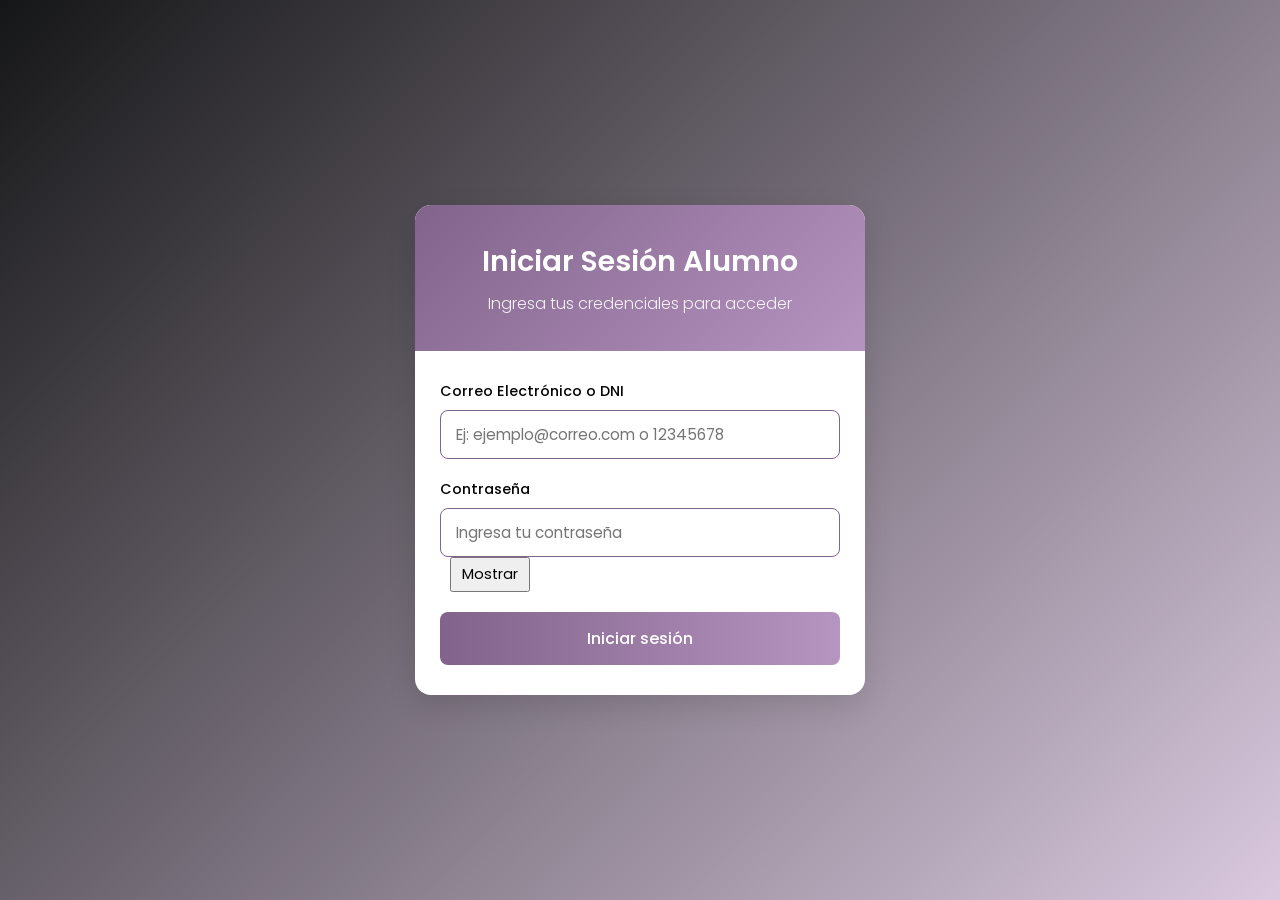
==== vistas/login.html @ d598c541 "clases y calendario principal" ====
<!DOCTYPE html>
<html lang="es">
<head>
    <meta charset="UTF-8">
    <meta name="viewport" content="width=device-width, initial-scale=1.0">
    <title>Iniciar Sesión - Alumno</title>
    <link rel="stylesheet" href="estilos/login.css">
    <link href="https://fonts.googleapis.com/css2?family=Poppins:wght@300;400;500;600&display=swap" rel="stylesheet">
</head>
<body>
    <div class="register-wrapper">
        <div class="register-container">
            <div class="register-header">
                <h1 class="register-title">Iniciar Sesión Alumno</h1>
                <p class="register-subtitle">Ingresa tus credenciales para acceder</p>
            </div>
            
            <form class="login-form" id="login-form">
                <div class="form-group">
                    <label for="login-email">Correo Electrónico o DNI</label>
                    <input type="text" id="login-email" name="login_email" placeholder="Ej: ejemplo@correo.com o 12345678" required>
                </div>

                <div class="form-group">
                    <label for="login-password">Contraseña</label>
                    <input type="password" id="login-password" name="login_password" placeholder="Ingresa tu contraseña" required>
                </div>
               
                <button type="submit" class="register-button">Iniciar sesión</button>
            </form>
        </div>
    </div>

    <script src="../controles/login.js"></script>
</body>
</html>
---- vistas/estilos/login.css ----
/* ================================
   Paleta de colores (variables)
   ================================ */
:root {
    --primary-color: #81638b;     /* Morado principal */
    --secondary-color: #b695c0;   /* Morado claro / secundario */
    --accent-color: #dac9df;      /* Acento suave */
    --text-color: #050505;        /* Texto principal */
    --light-gray: #151617;        /* Fondo oscuro */
    --border-color: #81638b;      /* Bordes y detalles */
    --error-color: #ef233c;       /* Errores / alertas (dejé original por contraste) */
    --success-color: #4ad66d;     /* Éxitos / confirmaciones (dejé original) */
}

/* ================================
   Reset general
   ================================ */
* {
    margin: 0;
    padding: 0;
    box-sizing: border-box;
    font-family: 'Poppins', sans-serif;
}

/* ================================
   Estilo del body
   ================================ */
body {
    background: linear-gradient(135deg, var(--light-gray) 0%, var(--accent-color) 100%);
    color: var(--text-color);
    display: flex;
    justify-content: center;
    align-items: center;
    min-height: 100vh;
    padding: 20px;
}

/* ================================
   Contenedor principal
   ================================ */
.register-wrapper {
    width: 100%;
    max-width: 450px; /* Caja centrada y compacta */
}

.register-container {
    background: white;
    border-radius: 16px;
    box-shadow: 0 10px 30px rgba(0, 0, 0, 0.12);
    overflow: hidden;
    display: flex;
    flex-direction: column;
}

/* ================================
   Encabezado del login
   ================================ */
.register-header {
    background: linear-gradient(135deg, var(--primary-color), var(--secondary-color));
    color: white;
    padding: 35px 25px;
    text-align: center;
}

.register-title {
    font-size: 1.8rem;
    font-weight: 600;
    margin-bottom: 8px;
}

.register-subtitle {
    font-weight: 300;
    opacity: 0.9;
}

/* ================================
   Formulario de login
   ================================ */
.login-form {
    padding: 30px 25px;
    display: flex;
    flex-direction: column;
    gap: 20px; /* separación entre campos */
}

/* Etiquetas */
.form-group label {
    display: block;
    margin-bottom: 8px;
    font-size: 0.9rem;
    font-weight: 500;
    color: var(--text-color);
}

/* Campos de texto */
.form-group input {
    width: 100%;
    padding: 12px 15px;
    border: 1px solid var(--border-color);
    border-radius: 8px;
    font-size: 0.95rem;
    transition: all 0.3s ease;
}

.form-group input:focus {
    border-color: var(--primary-color);
    box-shadow: 0 0 0 3px rgba(129, 99, 139, 0.2);
    outline: none;
}

/* ================================
   Botón de inicio de sesión
   ================================ */
.register-button {
    background: linear-gradient(to right, var(--primary-color), var(--secondary-color));
    color: white;
    border: none;
    padding: 14px;
    border-radius: 8px;
    font-size: 1rem;
    font-weight: 500;
    cursor: pointer;
    transition: all 0.3s ease;
}

.register-button:hover {
    transform: translateY(-2px);
    box-shadow: 0 6px 18px rgba(129, 99, 139, 0.3);
}

/* ================================
   Enlace a registro
   ================================ */
.login-link {
    text-align: center;
    margin-top: 15px;
    font-size: 0.9rem;
    color: #6c757d;
}

.login-link a {
    color: var(--primary-color);
    text-decoration: none;
    font-weight: 500;
    transition: all 0.2s ease;
}

.login-link a:hover {
    text-decoration: underline;
}

/* ================================
   Responsive (pantallas pequeñas)
   ================================ */
@media (max-width: 500px) {
    .register-container {
        border-radius: 12px;
    }
    
    .register-header {
        padding: 25px 15px;
    }
    
    .login-form {
        padding: 20px 15px;
    }
}
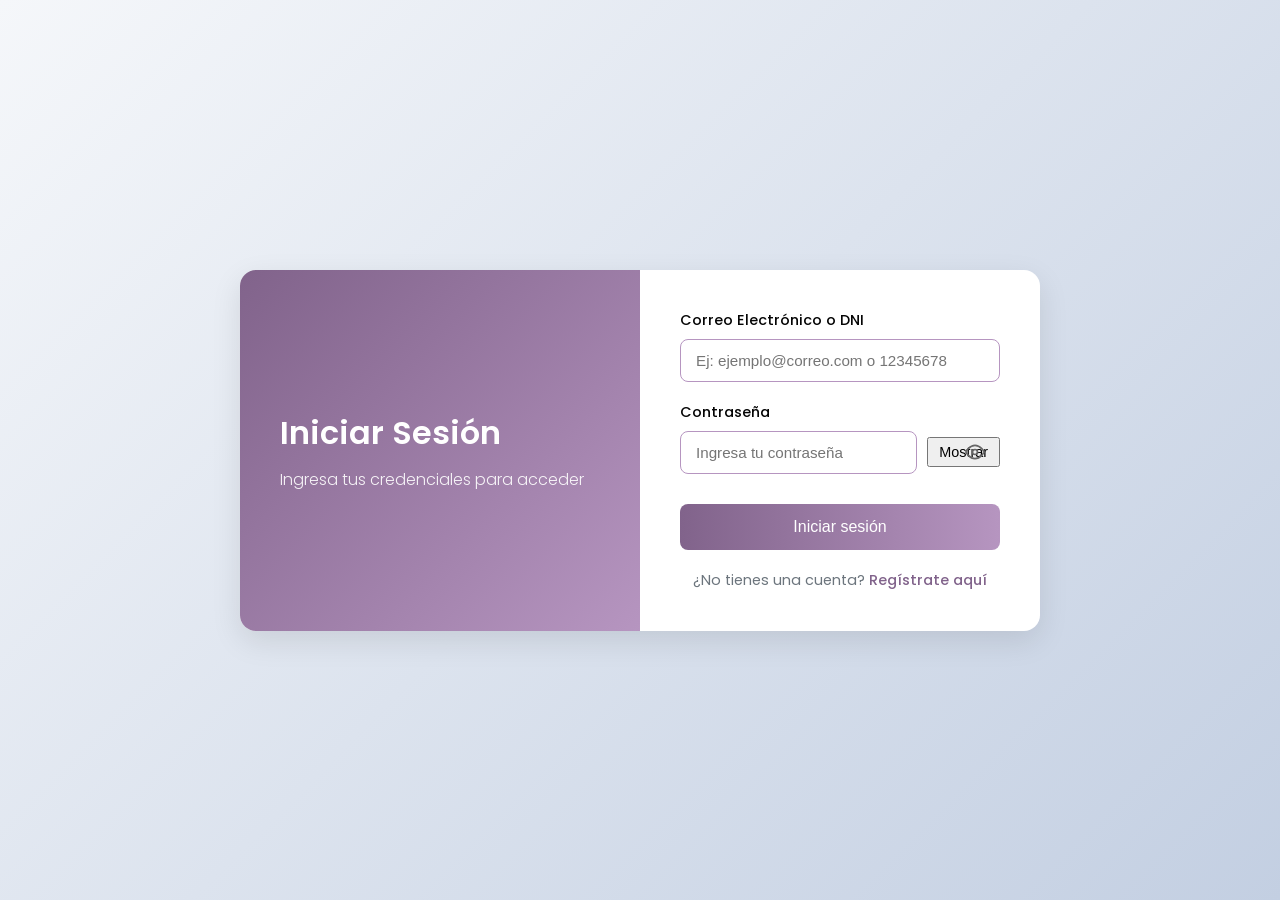
==== commit c768947c: "Enhance login form with password toggle and header update Updated the login page to improve user exp" ====
--- a/vistas/login.html
+++ b/vistas/login.html
@@ -11,7 +11,7 @@
     <div class="register-wrapper">
         <div class="register-container">
             <div class="register-header">
-                <h1 class="register-title">Iniciar Sesión Alumno</h1>
+                <h1 class="register-title">Iniciar Sesión</h1>
                 <p class="register-subtitle">Ingresa tus credenciales para acceder</p>
             </div>
             
@@ -21,16 +21,33 @@
                     <input type="text" id="login-email" name="login_email" placeholder="Ej: ejemplo@correo.com o 12345678" required>
                 </div>
 
-                <div class="form-group">
+                <div class="form-group password-container">
                     <label for="login-password">Contraseña</label>
-                    <input type="password" id="login-password" name="login_password" placeholder="Ingresa tu contraseña" required>
+                    <div class="password-input-wrapper">
+                        <input type="password" id="login-password" name="login_password" placeholder="Ingresa tu contraseña" required>
+                        <button type="button" class="toggle-password" id="toggle-password">
+                            <svg class="eye-icon eye-open" width="20" height="20" viewBox="0 0 24 24" fill="none" xmlns="http://www.w3.org/2000/svg">
+                                <path d="M1 12C1 12 5 4 12 4C19 4 23 12 23 12C23 12 19 20 12 20C5 20 1 12 1 12Z" stroke="currentColor" stroke-width="2" stroke-linecap="round" stroke-linejoin="round"/>
+                                <path d="M12 15C13.6569 15 15 13.6569 15 12C15 10.3431 13.6569 9 12 9C10.3431 9 9 10.3431 9 12C9 13.6569 10.3431 15 12 15Z" stroke="currentColor" stroke-width="2" stroke-linecap="round" stroke-linejoin="round"/>
+                            </svg>
+                            <svg class="eye-icon eye-closed" width="20" height="20" viewBox="0 0 24 24" fill="none" xmlns="http://www.w3.org/2000/svg" style="display: none;">
+                                <path d="M17.94 17.94C16.2306 19.243 14.1491 19.9649 12 20C5 20 1 12 1 12C2.24389 9.6819 3.96914 7.65661 6.06 6.06M9.9 4.24C10.5883 4.07888 11.2931 3.99834 12 4C19 4 23 12 23 12C22.393 13.1356 21.6691 14.2047 20.84 15.19" stroke="currentColor" stroke-width="2" stroke-linecap="round" stroke-linejoin="round"/>
+                                <path d="M15 12C15 13.6569 13.6569 15 12 15C10.3431 15 9 13.6569 9 12C9 10.3431 10.3431 9 12 9C13.6569 9 15 10.3431 15 12Z" stroke="currentColor" stroke-width="2" stroke-linecap="round" stroke-linejoin="round"/>
+                                <path d="M1 1L23 23" stroke="currentColor" stroke-width="2" stroke-linecap="round" stroke-linejoin="round"/>
+                            </svg>
+                        </button>
+                    </div>
                 </div>
                
                 <button type="submit" class="register-button">Iniciar sesión</button>
+                
+                <div class="login-link">
+                    ¿No tienes una cuenta? <a href="registro.html">Regístrate aquí</a>
+                </div>
             </form>
         </div>
     </div>
 
     <script src="../controles/login.js"></script>
 </body>
-</html>+</html>
--- a/vistas/estilos/login.css
+++ b/vistas/estilos/login.css
@@ -6,10 +6,10 @@
     --secondary-color: #b695c0;   /* Morado claro / secundario */
     --accent-color: #dac9df;      /* Acento suave */
     --text-color: #050505;        /* Texto principal */
-    --light-gray: #151617;        /* Fondo oscuro */
-    --border-color: #81638b;      /* Bordes y detalles */
-    --error-color: #ef233c;       /* Errores / alertas (dejé original por contraste) */
-    --success-color: #4ad66d;     /* Éxitos / confirmaciones (dejé original) */
+    --light-gray: #f5f7fa;        /* Fondo claro */
+    --border-color: #b695c0;      /* Bordes y detalles */
+    --error-color: #e74c3c;       /* Errores / alertas */
+    --success-color: #2ecc71;     /* Éxitos / confirmaciones */
 }
 
 /* ================================
@@ -19,53 +19,47 @@
     margin: 0;
     padding: 0;
     box-sizing: border-box;
-    font-family: 'Poppins', sans-serif;
 }
 
-/* ================================
-   Estilo del body
-   ================================ */
 body {
-    background: linear-gradient(135deg, var(--light-gray) 0%, var(--accent-color) 100%);
+    font-family: 'Poppins', sans-serif;
+    background: linear-gradient(135deg, #f5f7fa 0%, #c3cfe2 100%);
     color: var(--text-color);
+    min-height: 100vh;
     display: flex;
     justify-content: center;
     align-items: center;
-    min-height: 100vh;
     padding: 20px;
 }
 
-/* ================================
-   Contenedor principal
-   ================================ */
 .register-wrapper {
     width: 100%;
-    max-width: 450px; /* Caja centrada y compacta */
+    max-width: 800px;
 }
 
 .register-container {
     background: white;
     border-radius: 16px;
-    box-shadow: 0 10px 30px rgba(0, 0, 0, 0.12);
+    box-shadow: 0 10px 30px rgba(0, 0, 0, 0.1);
     overflow: hidden;
-    display: flex;
-    flex-direction: column;
+    display: grid;
+    grid-template-columns: 1fr 1fr;
 }
 
-/* ================================
-   Encabezado del login
-   ================================ */
 .register-header {
     background: linear-gradient(135deg, var(--primary-color), var(--secondary-color));
     color: white;
-    padding: 35px 25px;
-    text-align: center;
+    padding: 40px;
+    display: flex;
+    flex-direction: column;
+    justify-content: center;
+    align-items: flex-start;
 }
 
 .register-title {
-    font-size: 1.8rem;
+    font-size: 2rem;
     font-weight: 600;
-    margin-bottom: 8px;
+    margin-bottom: 10px;
 }
 
 .register-subtitle {
@@ -73,17 +67,17 @@
     opacity: 0.9;
 }
 
-/* ================================
-   Formulario de login
-   ================================ */
 .login-form {
-    padding: 30px 25px;
+    padding: 40px;
     display: flex;
     flex-direction: column;
-    gap: 20px; /* separación entre campos */
 }
 
-/* Etiquetas */
+.form-group {
+    margin-bottom: 20px;
+    width: 100%;
+}
+
 .form-group label {
     display: block;
     margin-bottom: 8px;
@@ -92,7 +86,6 @@
     color: var(--text-color);
 }
 
-/* Campos de texto */
 .form-group input {
     width: 100%;
     padding: 12px 15px;
@@ -108,9 +101,44 @@
     outline: none;
 }
 
-/* ================================
-   Botón de inicio de sesión
-   ================================ */
+/* Estilos para el contenedor de la contraseña */
+.password-container {
+    position: relative;
+}
+
+.password-input-wrapper {
+    position: relative;
+    display: flex;
+    align-items: center;
+}
+
+/* Estilo para el campo de contraseña */
+#login-password {
+    padding-right: 45px; /* Espacio para el botón */
+    width: 100%;
+}
+
+/* Estilo para el botón de mostrar/ocultar contraseña */
+.toggle-password {
+    position: absolute;
+    right: 10px;
+    background: none;
+    border: none;
+    cursor: pointer;
+    font-size: 16px;
+    padding: 0;
+    width: 30px;
+    height: 30px;
+    display: flex;
+    align-items: center;
+    justify-content: center;
+    color: #666;
+}
+
+.toggle-password:hover {
+    color: var(--primary-color);
+}
+
 .register-button {
     background: linear-gradient(to right, var(--primary-color), var(--secondary-color));
     color: white;
@@ -120,20 +148,18 @@
     font-size: 1rem;
     font-weight: 500;
     cursor: pointer;
+    margin-top: 10px;
     transition: all 0.3s ease;
 }
 
 .register-button:hover {
     transform: translateY(-2px);
-    box-shadow: 0 6px 18px rgba(129, 99, 139, 0.3);
+    box-shadow: 0 5px 15px rgba(129, 99, 139, 0.3);
 }
 
-/* ================================
-   Enlace a registro
-   ================================ */
 .login-link {
     text-align: center;
-    margin-top: 15px;
+    margin-top: 20px;
     font-size: 0.9rem;
     color: #6c757d;
 }
@@ -149,19 +175,17 @@
     text-decoration: underline;
 }
 
-/* ================================
-   Responsive (pantallas pequeñas)
-   ================================ */
-@media (max-width: 500px) {
+/* Responsive */
+@media (max-width: 768px) {
     .register-container {
-        border-radius: 12px;
+        grid-template-columns: 1fr;
     }
     
     .register-header {
-        padding: 25px 15px;
+        padding: 30px;
     }
     
     .login-form {
-        padding: 20px 15px;
+        padding: 30px;
     }
-}+}
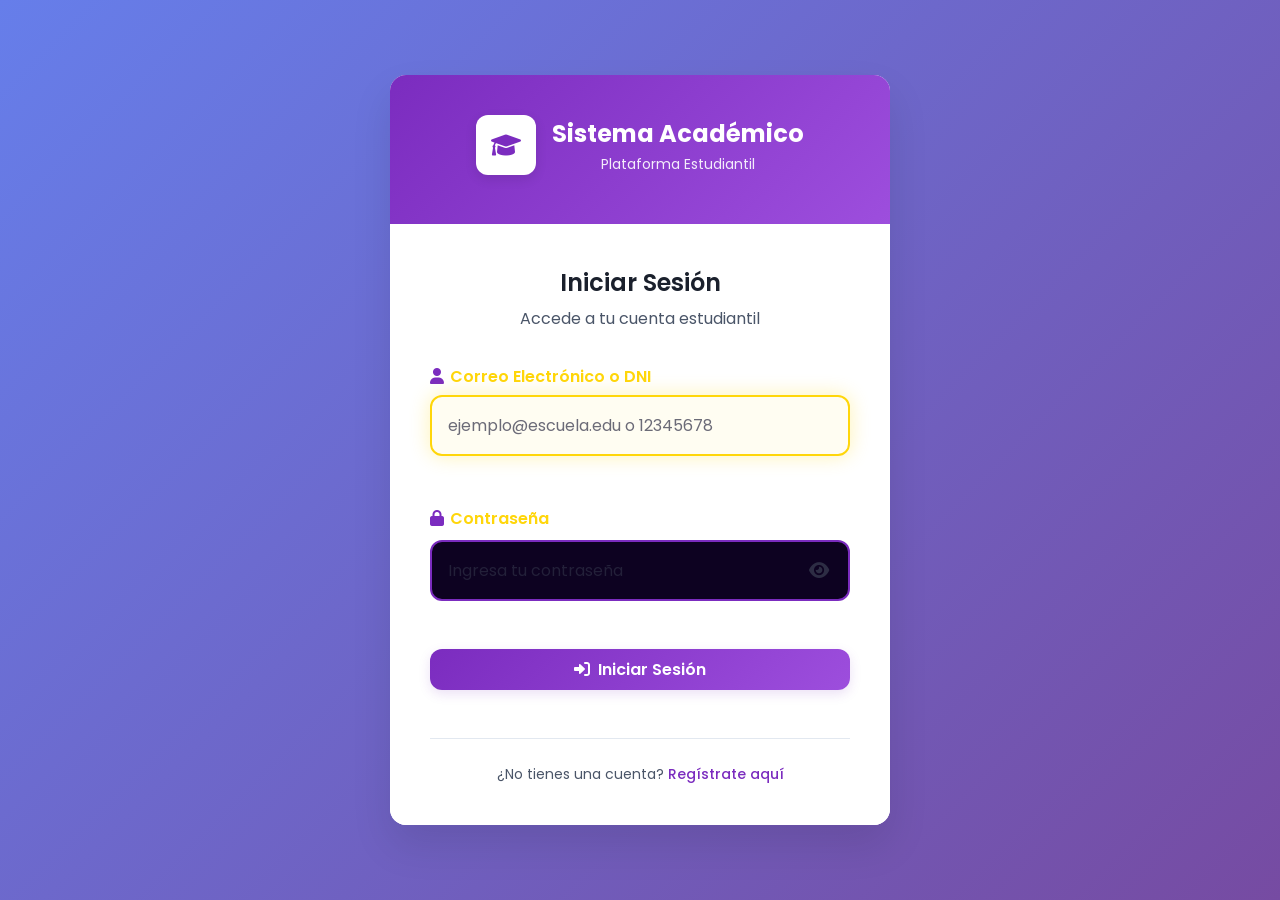
==== commit 7c227c5f: "Actualización visual y funcionalidades Evento" ====
--- a/vistas/login.html
+++ b/vistas/login.html
@@ -3,51 +3,97 @@
 <head>
     <meta charset="UTF-8">
     <meta name="viewport" content="width=device-width, initial-scale=1.0">
-    <title>Iniciar Sesión - Alumno</title>
-    <link rel="stylesheet" href="estilos/login.css">
-    <link href="https://fonts.googleapis.com/css2?family=Poppins:wght@300;400;500;600&display=swap" rel="stylesheet">
+    <title>Iniciar Sesión - Sistema de agenda académico para alumnos</title>
+    
+    <!-- Fuentes y Iconos -->
+    <link href="https://fonts.googleapis.com/css2?family=Poppins:wght@300;400;500;600;700&display=swap" rel="stylesheet">
+    <link href="https://cdnjs.cloudflare.com/ajax/libs/font-awesome/6.0.0/css/all.min.css" rel="stylesheet">
+    
+    <!-- CSS Modularizado -->
+     <link rel="stylesheet" href="estilos/login.css">
+    <link rel="stylesheet" href="estilos/variables.css">
+    <link rel="stylesheet" href="estilos/animaciones.css">
+    <link rel="stylesheet" href="estilos/global.css">
+    <link rel="stylesheet" href="estilos/auth.css">
+    <link rel="stylesheet" href="estilos/mejoras.css">
+    <link rel="stylesheet" href="estilos/botones.css">
+    <link rel="stylesheet" href="estilos/formularios.css">
 </head>
-<body>
-    <div class="register-wrapper">
-        <div class="register-container">
-            <div class="register-header">
-                <h1 class="register-title">Iniciar Sesión</h1>
-                <p class="register-subtitle">Ingresa tus credenciales para acceder</p>
+<body class="auth-page">
+    <div class="auth-background">
+        <div class="auth-particles"></div>
+    </div>
+    
+    <div class="auth-wrapper">
+        <div class="auth-container animate-slide-up">
+            <!-- Header con logo -->
+            <div class="auth-header">
+                <div class="auth-logo">
+                    <div class="logo-icon">
+                        <i class="fas fa-graduation-cap"></i>
+                    </div>
+                    <div class="logo-text">
+                        <h1 class="auth-title">Sistema Académico</h1>
+                        <p class="auth-subtitle">Plataforma Estudiantil</p>
+                    </div>
+                </div>
             </div>
             
-            <form class="login-form" id="login-form">
-                <div class="form-group">
-                    <label for="login-email">Correo Electrónico o DNI</label>
-                    <input type="text" id="login-email" name="login_email" placeholder="Ej: ejemplo@correo.com o 12345678" required>
+            <!-- Formulario -->
+            <div class="auth-content">
+                <div class="form-header">
+                    <h2>Iniciar Sesión</h2>
+                    <p>Accede a tu cuenta estudiantil</p>
                 </div>
+                
+                <form class="auth-form" id="login-form">
+                    <div class="form-group">
+                        <label for="login-email" class="form-label">
+                            <i class="fas fa-user"></i>
+                            Correo Electrónico o DNI
+                        </label>
+                        <input type="text" id="login-email" name="login_email" 
+                               class="form-input" 
+                               placeholder="ejemplo@escuela.edu o 12345678" 
+                               required>
+                    </div>
 
-                <div class="form-group password-container">
-                    <label for="login-password">Contraseña</label>
-                    <div class="password-input-wrapper">
-                        <input type="password" id="login-password" name="login_password" placeholder="Ingresa tu contraseña" required>
-                        <button type="button" class="toggle-password" id="toggle-password">
-                            <svg class="eye-icon eye-open" width="20" height="20" viewBox="0 0 24 24" fill="none" xmlns="http://www.w3.org/2000/svg">
-                                <path d="M1 12C1 12 5 4 12 4C19 4 23 12 23 12C23 12 19 20 12 20C5 20 1 12 1 12Z" stroke="currentColor" stroke-width="2" stroke-linecap="round" stroke-linejoin="round"/>
-                                <path d="M12 15C13.6569 15 15 13.6569 15 12C15 10.3431 13.6569 9 12 9C10.3431 9 9 10.3431 9 12C9 13.6569 10.3431 15 12 15Z" stroke="currentColor" stroke-width="2" stroke-linecap="round" stroke-linejoin="round"/>
-                            </svg>
-                            <svg class="eye-icon eye-closed" width="20" height="20" viewBox="0 0 24 24" fill="none" xmlns="http://www.w3.org/2000/svg" style="display: none;">
-                                <path d="M17.94 17.94C16.2306 19.243 14.1491 19.9649 12 20C5 20 1 12 1 12C2.24389 9.6819 3.96914 7.65661 6.06 6.06M9.9 4.24C10.5883 4.07888 11.2931 3.99834 12 4C19 4 23 12 23 12C22.393 13.1356 21.6691 14.2047 20.84 15.19" stroke="currentColor" stroke-width="2" stroke-linecap="round" stroke-linejoin="round"/>
-                                <path d="M15 12C15 13.6569 13.6569 15 12 15C10.3431 15 9 13.6569 9 12C9 10.3431 10.3431 9 12 9C13.6569 9 15 10.3431 15 12Z" stroke="currentColor" stroke-width="2" stroke-linecap="round" stroke-linejoin="round"/>
-                                <path d="M1 1L23 23" stroke="currentColor" stroke-width="2" stroke-linecap="round" stroke-linejoin="round"/>
-                            </svg>
-                        </button>
+                    <div class="form-group">
+                        <label for="login-password" class="form-label">
+                            <i class="fas fa-lock"></i>
+                            Contraseña
+                        </label>
+                        <div class="password-container">
+                            <input type="password" id="login-password" name="login_password" 
+                                   class="form-input password-field" 
+                                   placeholder="Ingresa tu contraseña" 
+                                   required>
+                            <button type="button" class="toggle-password" id="toggle-password" data-target="login-password">
+                                <i class="fas fa-eye"></i>
+                            </button>
+                        </div>
                     </div>
-                </div>
-               
-                <button type="submit" class="register-button">Iniciar sesión</button>
-                
-                <div class="login-link">
-                    ¿No tienes una cuenta? <a href="registro.html">Regístrate aquí</a>
-                </div>
-            </form>
+                   
+                    <button type="submit" class="auth-button btn-primary">
+                        <i class="fas fa-sign-in-alt"></i>
+                        <span class="button-text">Iniciar Sesión</span>
+                        <div class="button-loading">
+                            <div class="loading-spinner"></div>
+                        </div>
+                    </button>
+                    
+                    <div class="auth-footer">
+                        <p>¿No tienes una cuenta? 
+                            <a href="registro.html" class="auth-link">
+                                Regístrate aquí
+                            </a>
+                        </p>
+                    </div>
+                </form>
+            </div>
         </div>
     </div>
 
     <script src="../controles/login.js"></script>
 </body>
-</html>
+</html>
--- a/vistas/estilos/login.css
+++ b/vistas/estilos/login.css
@@ -103,36 +103,31 @@
 
 /* Estilos para el contenedor de la contraseña */
 .password-container {
-    position: relative;
-}
-
-.password-input-wrapper {
-    position: relative;
-    display: flex;
-    align-items: center;
-}
-
-/* Estilo para el campo de contraseña */
-#login-password {
-    padding-right: 45px; /* Espacio para el botón */
+    position: relative; /* Necesario para que el botón se posicione respecto a esto */
     width: 100%;
 }
 
-/* Estilo para el botón de mostrar/ocultar contraseña */
+#login-password, .password-field {
+    width: 100%;
+    padding-right: 45px !important; /* Espacio reservado para el ojo */
+}
+
 .toggle-password {
     position: absolute;
     right: 10px;
+    top: 50%;
+    transform: translateY(-50%); /* Truco para centrar verticalmente exacto */
     background: none;
     border: none;
     cursor: pointer;
-    font-size: 16px;
-    padding: 0;
-    width: 30px;
-    height: 30px;
+    font-size: 1.1rem; /* Tamaño del icono */
+    color: #666;
+    padding: 5px;
+    z-index: 10;
     display: flex;
     align-items: center;
     justify-content: center;
-    color: #666;
+    transition: color 0.3s ease;
 }
 
 .toggle-password:hover {
--- a/vistas/estilos/variables.css
+++ b/vistas/estilos/variables.css
@@ -0,0 +1,128 @@
+/* VARIABLES GLOBALES */
+:root {
+    /*  Colores Principales  */
+    --primary-violet: #7B2CBF;
+    --secondary-violet: #9D4EDD;
+    --light-violet: #C77DFF;
+    --dark-violet: #5A189A;
+    
+    --primary-yellow: #FFD60A;
+    --secondary-yellow: #FFC300;
+    --dark-yellow: #FFB000;
+    --light-yellow: #FFED4E;
+    
+    /* Colores Neutros*/
+    --black: #0D0221;
+    --dark-gray: #1A1A2E;
+    --medium-gray: #2D2D44;
+    --light-gray: #F8F9FA;
+    --white: #FFFFFF;
+    
+    /* Estados */
+    --success: #10B981;
+    --warning: #F59E0B;
+    --error: #EF4444;
+    --info: #3B82F6;
+    
+    /*  Sombras */
+    --shadow-sm: 0 2px 4px rgba(123, 44, 191, 0.1);
+    --shadow-md: 0 4px 12px rgba(123, 44, 191, 0.15);
+    --shadow-lg: 0 8px 24px rgba(123, 44, 191, 0.2);
+    --shadow-xl: 0 16px 40px rgba(123, 44, 191, 0.25);
+    
+    --shadow-yellow-sm: 0 2px 4px rgba(255, 214, 10, 0.2);
+    --shadow-yellow-md: 0 4px 12px rgba(255, 214, 10, 0.3);
+    --shadow-yellow-lg: 0 8px 24px rgba(255, 214, 10, 0.4);
+    --shadow-yellow-xl: 0 16px 40px rgba(255, 214, 10, 0.5);
+    
+    /*  Transiciones */
+    --transition-fast: 0.2s ease;
+    --transition-medium: 0.3s ease;
+    --transition-slow: 0.5s ease;
+    
+    /*  Espaciados  */
+    --spacing-xs: 0.25rem;
+    --spacing-sm: 0.5rem;
+    --spacing-md: 1rem;
+    --spacing-lg: 1.5rem;
+    --spacing-xl: 2rem;
+    --spacing-2xl: 2.5rem;
+    --spacing-3xl: 3rem;
+    
+    /*  Border Radius */
+    --radius-sm: 8px;
+    --radius-md: 12px;
+    --radius-lg: 15px;
+    --radius-xl: 20px;
+    --radius-full: 50%;
+    
+    /*  Fuentes  */
+    --font-family: 'Poppins', sans-serif;
+    --font-size-xs: 0.75rem;
+    --font-size-sm: 0.875rem;
+    --font-size-base: 1rem;
+    --font-size-lg: 1.125rem;
+    --font-size-xl: 1.25rem;
+    --font-size-2xl: 1.5rem;
+    --font-size-3xl: 1.875rem;
+    --font-size-4xl: 2.25rem;
+    
+    /*  Anchos  */
+    --menu-width: 280px;
+    --menu-width-collapsed: 80px;
+    
+    /*  Z-Index  */
+    --z-background: 0;
+    --z-base: 1;
+    --z-menu: 10;
+    --z-header: 20;
+    --z-dropdown: 30;
+    --z-modal: 40;
+    --z-tooltip: 50;
+}
+
+/*  Tema Oscuro (opcional)  */
+[data-theme="dark"] {
+    --light-gray: #1A1A2E;
+    --white: #F8F9FA;
+}
+
+/*  Reset y Base */
+* {
+    margin: 0;
+    padding: 0;
+    box-sizing: border-box;
+}
+
+body {
+    font-family: var(--font-family);
+    background: linear-gradient(135deg, var(--dark-gray) 0%, var(--black) 100%);
+    color: var(--light-gray);
+    overflow-x: hidden;
+    line-height: 1.6;
+}
+
+/* Utilidades de Tipografía  */
+.text-primary { color: var(--primary-violet); }
+.text-secondary { color: var(--secondary-violet); }
+.text-yellow { color: var(--primary-yellow); }
+.text-white { color: var(--white); }
+.text-gray { color: var(--medium-gray); }
+
+/*  Utilidades de Fondo  */
+.bg-primary { background: var(--primary-violet); }
+.bg-secondary { background: var(--secondary-violet); }
+.bg-yellow { background: var(--primary-yellow); }
+.bg-dark { background: var(--black); }
+.bg-gray { background: var(--dark-gray); }
+
+/*  Utilidades de Espaciado  */
+.p-sm { padding: var(--spacing-sm); }
+.p-md { padding: var(--spacing-md); }
+.p-lg { padding: var(--spacing-lg); }
+.p-xl { padding: var(--spacing-xl); }
+
+.m-sm { margin: var(--spacing-sm); }
+.m-md { margin: var(--spacing-md); }
+.m-lg { margin: var(--spacing-lg); }
+.m-xl { margin: var(--spacing-xl); }
--- a/vistas/estilos/animaciones.css
+++ b/vistas/estilos/animaciones.css
@@ -0,0 +1,784 @@
+/*  ANIMACIONES GLOBALES */
+
+/* Fade In  */
+@keyframes fadeIn {
+    from {
+        opacity: 0;
+    }
+    to {
+        opacity: 1;
+    }
+}
+
+/* Fade Out  */
+@keyframes fadeOut {
+    from {
+        opacity: 1;
+    }
+    to {
+        opacity: 0;
+    }
+}
+
+/* Slide In desde arriba */
+@keyframes slideDown {
+    from {
+        transform: translateY(-50px);
+        opacity: 0;
+    }
+    to {
+        transform: translateY(0);
+        opacity: 1;
+    }
+}
+
+/* Slide In desde abajo  */
+@keyframes slideUp {
+    from {
+        transform: translateY(50px);
+        opacity: 0;
+    }
+    to {
+        transform: translateY(0);
+        opacity: 1;
+    }
+}
+
+/*  Slide In desde la izquierda*/
+@keyframes slideRight {
+    from {
+        transform: translateX(-50px);
+        opacity: 0;
+    }
+    to {
+        transform: translateX(0);
+        opacity: 1;
+    }
+}
+
+/*  Slide In desde la derecha  */
+@keyframes slideLeft {
+    from {
+        transform: translateX(50px);
+        opacity: 0;
+    }
+    to {
+        transform: translateX(0);
+        opacity: 1;
+    }
+}
+
+/* Zoom In  */
+@keyframes zoomIn {
+    from {
+        transform: scale(0.5);
+        opacity: 0;
+    }
+    to {
+        transform: scale(1);
+        opacity: 1;
+    }
+}
+
+/*  Zoom Out */
+@keyframes zoomOut {
+    from {
+        transform: scale(1);
+        opacity: 1;
+    }
+    to {
+        transform: scale(0.5);
+        opacity: 0;
+    }
+}
+
+/*  Bounce*/
+@keyframes bounce {
+    0%, 20%, 50%, 80%, 100% {
+        transform: translateY(0);
+    }
+    40% {
+        transform: translateY(-20px);
+    }
+    60% {
+        transform: translateY(-10px);
+    }
+}
+
+/* Shake */
+@keyframes shake {
+    0%, 100% {
+        transform: translateX(0);
+    }
+    10%, 30%, 50%, 70%, 90% {
+        transform: translateX(-5px);
+    }
+    20%, 40%, 60%, 80% {
+        transform: translateX(5px);
+    }
+}
+
+/* Pulse  */
+@keyframes pulse {
+    0%, 100% {
+        transform: scale(1);
+        opacity: 1;
+    }
+    50% {
+        transform: scale(1.05);
+        opacity: 0.8;
+    }
+}
+
+/*  Rotate  */
+@keyframes rotate {
+    from {
+        transform: rotate(0deg);
+    }
+    to {
+        transform: rotate(360deg);
+    }
+}
+
+/*  Spin (para loaders)  */
+@keyframes spin {
+    from {
+        transform: rotate(0deg);
+    }
+    to {
+        transform: rotate(360deg);
+    }
+}
+
+/*  Blink  */
+@keyframes blink {
+    0%, 100% {
+        opacity: 1;
+    }
+    50% {
+        opacity: 0.3;
+    }
+}
+
+/* RGB Glow */
+@keyframes rgbGlow {
+    0%, 100% {
+        box-shadow: 0 0 20px rgba(123, 44, 191, 0.8);
+    }
+    33% {
+        box-shadow: 0 0 20px rgba(255, 214, 10, 0.8);
+    }
+    66% {
+        box-shadow: 0 0 20px rgba(157, 78, 221, 0.8);
+    }
+}
+
+/*  Float  */
+@keyframes float {
+    0%, 100% {
+        transform: translateY(0) translateX(0) rotate(0deg);
+    }
+    25% {
+        transform: translateY(-20px) translateX(10px) rotate(90deg);
+    }
+    50% {
+        transform: translateY(-40px) translateX(-10px) rotate(180deg);
+    }
+    75% {
+        transform: translateY(-20px) translateX(10px) rotate(270deg);
+    }
+}
+
+/* Gradient Animation  */
+@keyframes gradientShift {
+    0% {
+        background-position: 0% 50%;
+    }
+    50% {
+        background-position: 100% 50%;
+    }
+    100% {
+        background-position: 0% 50%;
+    }
+}
+
+/* Ripple */
+@keyframes ripple {
+    to {
+        width: 200px;
+        height: 200px;
+        opacity: 0;
+    }
+}
+
+/* CLASES DE ANIMACIÓN */
+
+.animate-fade-in {
+    animation: fadeIn 0.5s ease-in;
+}
+
+.animate-fade-out {
+    animation: fadeOut 0.5s ease-out;
+}
+
+.animate-slide-down {
+    animation: slideDown 0.5s ease-out;
+}
+
+.animate-slide-up {
+    animation: slideUp 0.5s ease-out;
+}
+
+.animate-slide-right {
+    animation: slideRight 0.5s ease-out;
+}
+
+.animate-slide-left {
+    animation: slideLeft 0.5s ease-out;
+}
+
+.animate-zoom-in {
+    animation: zoomIn 0.5s ease-out;
+}
+
+.animate-zoom-out {
+    animation: zoomOut 0.5s ease-out;
+}
+
+.animate-bounce {
+    animation: bounce 1s ease;
+}
+
+.animate-shake {
+    animation: shake 0.5s ease;
+}
+
+.animate-pulse {
+    animation: pulse 2s ease-in-out infinite;
+}
+
+.animate-rotate {
+    animation: rotate 2s linear infinite;
+}
+
+.animate-spin {
+    animation: spin 1s linear infinite;
+}
+
+.animate-blink {
+    animation: blink 2s ease-in-out infinite;
+}
+
+/* UTILIDADES DE TRANSICIÓN */
+
+.transition-all {
+    transition: all var(--transition-medium);
+}
+
+.transition-fast {
+    transition: all var(--transition-fast);
+}
+
+.transition-slow {
+    transition: all var(--transition-slow);
+}
+
+/*UTILIDADES DE DISPLAY*/
+
+.d-none {
+    display: none !important;
+}
+
+.d-block {
+    display: block !important;
+}
+
+.d-flex {
+    display: flex !important;
+}
+
+.d-grid {
+    display: grid !important;
+}
+
+.d-inline {
+    display: inline !important;
+}
+
+.d-inline-block {
+    display: inline-block !important;
+}
+
+/*   UTILIDADES DE FLEX */
+
+.flex-row {
+    flex-direction: row;
+}
+
+.flex-column {
+    flex-direction: column;
+}
+
+.flex-wrap {
+    flex-wrap: wrap;
+}
+
+.flex-nowrap {
+    flex-wrap: nowrap;
+}
+
+.justify-start {
+    justify-content: flex-start;
+}
+
+.justify-center {
+    justify-content: center;
+}
+
+.justify-end {
+    justify-content: flex-end;
+}
+
+.justify-between {
+    justify-content: space-between;
+}
+
+.justify-around {
+    justify-content: space-around;
+}
+
+.align-start {
+    align-items: flex-start;
+}
+
+.align-center {
+    align-items: center;
+}
+
+.align-end {
+    align-items: flex-end;
+}
+
+.align-stretch {
+    align-items: stretch;
+}
+
+.gap-xs {
+    gap: var(--spacing-xs);
+}
+
+.gap-sm {
+    gap: var(--spacing-sm);
+}
+
+.gap-md {
+    gap: var(--spacing-md);
+}
+
+.gap-lg {
+    gap: var(--spacing-lg);
+}
+
+.gap-xl {
+    gap: var(--spacing-xl);
+}
+
+/*  UTILIDADES DE TEXTO */
+
+.text-left {
+    text-align: left;
+}
+
+.text-center {
+    text-align: center;
+}
+
+.text-right {
+    text-align: right;
+}
+
+.text-uppercase {
+    text-transform: uppercase;
+}
+
+.text-lowercase {
+    text-transform: lowercase;
+}
+
+.text-capitalize {
+    text-transform: capitalize;
+}
+
+.font-bold {
+    font-weight: 700;
+}
+
+.font-semibold {
+    font-weight: 600;
+}
+
+.font-medium {
+    font-weight: 500;
+}
+
+.font-normal {
+    font-weight: 400;
+}
+
+.font-light {
+    font-weight: 300;
+}
+
+/*   UTILIDADES DE SOMBRA */
+
+.shadow-sm {
+    box-shadow: var(--shadow-sm);
+}
+
+.shadow-md {
+    box-shadow: var(--shadow-md);
+}
+
+.shadow-lg {
+    box-shadow: var(--shadow-lg);
+}
+
+.shadow-xl {
+    box-shadow: var(--shadow-xl);
+}
+
+.shadow-none {
+    box-shadow: none !important;
+}
+
+/* UTILIDADES DE OPACIDAD */
+
+.opacity-0 {
+    opacity: 0;
+}
+
+.opacity-25 {
+    opacity: 0.25;
+}
+
+.opacity-50 {
+    opacity: 0.5;
+}
+
+.opacity-75 {
+    opacity: 0.75;
+}
+
+.opacity-100 {
+    opacity: 1;
+}
+
+/*  UTILIDADES DE OVERFLOW */
+
+.overflow-hidden {
+    overflow: hidden;
+}
+
+.overflow-auto {
+    overflow: auto;
+}
+
+.overflow-scroll {
+    overflow: scroll;
+}
+
+.overflow-x-auto {
+    overflow-x: auto;
+}
+
+.overflow-y-auto {
+    overflow-y: auto;
+}
+
+/*  UTILIDADES DE POSICIÓN */
+
+.position-relative {
+    position: relative;
+}
+
+.position-absolute {
+    position: absolute;
+}
+
+.position-fixed {
+    position: fixed;
+}
+
+.position-sticky {
+    position: sticky;
+}
+
+/*  UTILIDADES DE CURSOR */
+
+.cursor-pointer {
+    cursor: pointer;
+}
+
+.cursor-not-allowed {
+    cursor: not-allowed;
+}
+
+.cursor-default {
+    cursor: default;
+}
+
+/*  UTILIDADES DE ANCHO*/
+
+.w-full {
+    width: 100%;
+}
+
+.w-auto {
+    width: auto;
+}
+
+.h-full {
+    height: 100%;
+}
+
+.h-auto {
+    height: auto;
+}
+
+/*  UTILIDADES DE BORDER RADIUS*/
+
+.rounded-sm {
+    border-radius: var(--radius-sm);
+}
+
+.rounded-md {
+    border-radius: var(--radius-md);
+}
+
+.rounded-lg {
+    border-radius: var(--radius-lg);
+}
+
+.rounded-xl {
+    border-radius: var(--radius-xl);
+}
+
+.rounded-full {
+    border-radius: var(--radius-full);
+}
+
+/*  EFECTOS HOVER ESPECIALES */
+
+.hover-lift {
+    transition: transform var(--transition-medium);
+}
+
+.hover-lift:hover {
+    transform: translateY(-5px);
+}
+
+.hover-scale {
+    transition: transform var(--transition-medium);
+}
+
+.hover-scale:hover {
+    transform: scale(1.05);
+}
+
+.hover-glow {
+    transition: all var(--transition-medium);
+}
+
+.hover-glow:hover {
+    box-shadow: 0 0 20px var(--primary-violet);
+}
+
+.hover-glow-yellow:hover {
+    box-shadow: 0 0 20px var(--primary-yellow);
+}
+
+/* GRADIENTES PREDEFINIDOS*/
+
+.gradient-violet {
+    background: linear-gradient(135deg, var(--primary-violet) 0%, var(--secondary-violet) 100%);
+}
+
+.gradient-yellow {
+    background: linear-gradient(135deg, var(--primary-yellow) 0%, var(--dark-yellow) 100%);
+}
+
+.gradient-dark {
+    background: linear-gradient(135deg, var(--black) 0%, var(--dark-gray) 100%);
+}
+
+.gradient-animated {
+    background: linear-gradient(
+        -45deg,
+        var(--primary-violet),
+        var(--secondary-violet),
+        var(--primary-yellow),
+        var(--dark-yellow)
+    );
+    background-size: 400% 400%;
+    animation: gradientShift 15s ease infinite;
+}
+
+/*  SCROLLBAR PERSONALIZADA */
+
+/* Para WebKit (Chrome, Safari, Edge) */
+::-webkit-scrollbar {
+    width: 10px;
+    height: 10px;
+}
+
+::-webkit-scrollbar-track {
+    background: var(--dark-gray);
+    border-radius: 5px;
+}
+
+::-webkit-scrollbar-thumb {
+    background: linear-gradient(180deg, var(--primary-violet) 0%, var(--secondary-violet) 100%);
+    border-radius: 5px;
+    transition: all var(--transition-fast);
+}
+
+::-webkit-scrollbar-thumb:hover {
+    background: linear-gradient(180deg, var(--secondary-violet) 0%, var(--primary-yellow) 100%);
+}
+
+/* Para Firefox */
+* {
+    scrollbar-width: thin;
+    scrollbar-color: var(--primary-violet) var(--dark-gray);
+}
+
+/*SELECCIÓN DE TEXTO */
+
+::selection {
+    background: var(--primary-yellow);
+    color: var(--black);
+}
+
+::-moz-selection {
+    background: var(--primary-yellow);
+    color: var(--black);
+}
+
+/* INDICADORES DE CARGA */
+
+.loading {
+    position: relative;
+    pointer-events: none;
+    opacity: 0.6;
+}
+
+.loading::after {
+    content: '';
+    position: absolute;
+    top: 50%;
+    left: 50%;
+    width: 20px;
+    height: 20px;
+    margin: -10px 0 0 -10px;
+    border: 3px solid var(--light-gray);
+    border-top-color: var(--primary-violet);
+    border-radius: 50%;
+    animation: spin 0.8s linear infinite;
+}
+
+/* BADGES Y ETIQUETAS */
+
+.badge {
+    display: inline-flex;
+    align-items: center;
+    padding: var(--spacing-xs) var(--spacing-sm);
+    border-radius: 12px;
+    font-size: var(--font-size-xs);
+    font-weight: 600;
+    text-transform: uppercase;
+    letter-spacing: 0.5px;
+}
+
+.badge-violet {
+    background: var(--primary-violet);
+    color: var(--white);
+}
+
+.badge-yellow {
+    background: var(--primary-yellow);
+    color: var(--black);
+}
+
+.badge-success {
+    background: var(--success);
+    color: var(--white);
+}
+
+.badge-error {
+    background: var(--error);
+    color: var(--white);
+}
+
+.badge-warning {
+    background: var(--warning);
+    color: var(--black);
+}
+
+/* TOOLTIPS */
+
+.tooltip {
+    position: relative;
+}
+
+.tooltip::before {
+    content: attr(data-tooltip);
+    position: absolute;
+    bottom: 100%;
+    left: 50%;
+    transform: translateX(-50%) translateY(-8px);
+    padding: var(--spacing-xs) var(--spacing-sm);
+    background: var(--black);
+    color: var(--primary-yellow);
+    border: 1px solid var(--primary-violet);
+    border-radius: var(--radius-sm);
+    font-size: var(--font-size-xs);
+    white-space: nowrap;
+    opacity: 0;
+    pointer-events: none;
+    transition: opacity var(--transition-fast);
+    z-index: var(--z-tooltip);
+}
+
+.tooltip:hover::before {
+    opacity: 1;
+}
+
+/*  RESPONSIVE HELPERS */
+
+/* Ocultar en móvil */
+@media (max-width: 768px) {
+    .hide-mobile {
+        display: none !important;
+    }
+}
+
+/* Ocultar en desktop */
+@media (min-width: 769px) {
+    .hide-desktop {
+        display: none !important;
+    }
+}
+
+/* Mostrar solo en móvil */
+@media (max-width: 768px) {
+    .show-mobile {
+        display: block !important;
+    }
+}
+
+/* Mostrar solo en desktop */
+@media (min-width: 769px) {
+    .show-desktop {
+        display: block !important;
+    }
+}
--- a/vistas/estilos/global.css
+++ b/vistas/estilos/global.css
@@ -0,0 +1,234 @@
+/* VARIABLES DE COLOR */
+:root {
+    /* Colores de texto para buen contraste */
+    --text-dark: #1a202c;      /* Texto muy oscuro */
+    --text-medium: #2d3748;    /* Texto oscuro */
+    --text-light: #4a5568;     /* Texto gris oscuro */
+    --text-lighter: #718096;   /* Texto gris medio */
+    
+    /* Colores de fondo */
+    --bg-white: #ffffff;
+    --bg-gray-50: #f7fafc;
+    --bg-gray-100: #f8fafc;
+    
+    /* Colores de estado */
+    --success-dark: #276749;
+    --error-dark: #c53030;
+    --warning-dark: #d69e2e;
+}
+
+/* ESTILOS GLOBALES MEJORADOS - CONTRASTE ASEGURADO */
+
+/* Estados de entrada mejorados */
+.input-success {
+    border-color: var(--success) !important;
+    box-shadow: 0 0 0 3px rgba(16, 185, 129, 0.1) !important;
+    color: var(--text-medium) !important; /* ✅ Texto oscuro */
+}
+
+.input-error {
+    border-color: var(--error) !important;
+    box-shadow: 0 0 0 3px rgba(239, 68, 68, 0.1) !important;
+    color: var(--text-medium) !important; /* ✅ Texto oscuro */
+}
+
+.input-empty {
+    border-color: var(--medium-gray) !important;
+    color: var(--text-medium) !important; /* ✅ Texto oscuro */
+}
+
+/* Animación de shake */
+.shake {
+    animation: shake 0.5s ease-in-out;
+}
+
+@keyframes shake {
+    0%, 100% { transform: translateX(0); }
+    25% { transform: translateX(-10px); }
+    75% { transform: translateX(10px); }
+}
+
+/* Mensajes globales */
+.global-message {
+    position: fixed;
+    top: 20px;
+    right: 20px;
+    padding: var(--spacing-md) var(--spacing-lg);
+    border-radius: var(--radius-md);
+    color: white; /* ✅ Texto blanco en mensajes */
+    font-weight: 500;
+    z-index: var(--z-modal);
+    transform: translateX(100%);
+    transition: transform var(--transition-medium);
+    display: flex;
+    align-items: center;
+    gap: var(--spacing-sm);
+    box-shadow: var(--shadow-lg);
+}
+
+.global-message.show {
+    transform: translateX(0);
+}
+
+.global-message.success {
+    background: var(--success);
+    border-left: 4px solid var(--success-dark);
+}
+
+.global-message.error {
+    background: var(--error);
+    border-left: 4px solid var(--error-dark);
+}
+
+.global-message.warning {
+    background: var(--warning);
+    border-left: 4px solid var(--warning-dark);
+    color: var(--text-dark); /* ✅ Texto oscuro en warnings */
+}
+
+/* Estados de carga global */
+body.loading {
+    pointer-events: none;
+}
+
+body.loading::after {
+    content: '';
+    position: fixed;
+    top: 0;
+    left: 0;
+    width: 100%;
+    height: 100%;
+    background: rgba(13, 2, 33, 0.8);
+    z-index: var(--z-modal);
+    display: flex;
+    align-items: center;
+    justify-content: center;
+}
+
+body.loading::before {
+    content: 'Cargando...';
+    position: fixed;
+    top: 50%;
+    left: 50%;
+    transform: translate(-50%, -50%);
+    color: var(--primary-yellow);
+    font-size: var(--font-size-xl);
+    font-weight: 600;
+    z-index: calc(var(--z-modal) + 1);
+}
+
+/* Mejoras de accesibilidad */
+@media (prefers-reduced-motion: reduce) {
+    * {
+        animation-duration: 0.01ms !important;
+        animation-iteration-count: 1 !important;
+        transition-duration: 0.01ms !important;
+    }
+}
+
+/* Focus visible mejorado */
+button:focus-visible,
+input:focus-visible,
+select:focus-visible,
+textarea:focus-visible {
+    outline: 2px solid var(--primary-yellow);
+    outline-offset: 2px;
+}
+
+/* Mejoras de contraste para accesibilidad */
+@media (prefers-contrast: high) {
+    :root {
+        --primary-violet: #5A189A;
+        --primary-yellow: #FFB700;
+        --text-dark: #000000;
+        --text-medium: #1a1a1a;
+        --text-light: #333333;
+    }
+}
+
+/* Scrollbar personalizado */
+::-webkit-scrollbar {
+    width: 8px;
+    height: 8px;
+}
+
+::-webkit-scrollbar-track {
+    background: var(--dark-gray);
+    border-radius: 4px;
+}
+
+::-webkit-scrollbar-thumb {
+    background: var(--primary-violet);
+    border-radius: 4px;
+    transition: background var(--transition-fast);
+}
+
+::-webkit-scrollbar-thumb:hover {
+    background: var(--secondary-violet);
+}
+
+/* Selección de texto mejorada */
+::selection {
+    background: var(--primary-yellow);
+    color: var(--black);
+}
+
+::-moz-selection {
+    background: var(--primary-yellow);
+    color: var(--black);
+}
+
+/* Utilidades de texto con buen contraste */
+.text-dark { color: var(--text-dark) !important; }
+.text-medium { color: var(--text-medium) !important; }
+.text-light { color: var(--text-light) !important; }
+.text-lighter { color: var(--text-lighter) !important; }
+
+.text-center { text-align: center; }
+.text-left { text-align: left; }
+.text-right { text-align: right; }
+
+.text-sm { font-size: var(--font-size-sm); }
+.text-base { font-size: var(--font-size-base); }
+.text-lg { font-size: var(--font-size-lg); }
+.text-xl { font-size: var(--font-size-xl); }
+
+.font-light { font-weight: 300; }
+.font-normal { font-weight: 400; }
+.font-medium { font-weight: 500; }
+.font-semibold { font-weight: 600; }
+.font-bold { font-weight: 700; }
+
+/* Utilidades de espaciado */
+.m-0 { margin: 0; }
+.m-1 { margin: var(--spacing-xs); }
+.m-2 { margin: var(--spacing-sm); }
+.m-3 { margin: var(--spacing-md); }
+.m-4 { margin: var(--spacing-lg); }
+
+.p-0 { padding: 0; }
+.p-1 { padding: var(--spacing-xs); }
+.p-2 { padding: var(--spacing-sm); }
+.p-3 { padding: var(--spacing-md); }
+.p-4 { padding: var(--spacing-lg); }
+
+/* Utilidades de display */
+.hidden { display: none !important; }
+.block { display: block !important; }
+.inline { display: inline !important; }
+.inline-block { display: inline-block !important; }
+.flex { display: flex !important; }
+.grid { display: grid !important; }
+
+/* Utilidades de posición */
+.relative { position: relative; }
+.absolute { position: absolute; }
+.fixed { position: fixed; }
+.sticky { position: sticky; }
+
+/* Utilidades de visibilidad */
+.visible { visibility: visible; }
+.invisible { visibility: hidden; }
+.opacity-0 { opacity: 0; }
+.opacity-50 { opacity: 0.5; }
+.opacity-100 { opacity: 1; }
--- a/vistas/estilos/auth.css
+++ b/vistas/estilos/auth.css
@@ -0,0 +1,342 @@
+/* ESTILOS PARA AUTENTICACIÓN */
+
+.auth-page {
+    min-height: 100vh;
+    background: linear-gradient(135deg, #667eea 0%, #764ba2 100%);
+    display: flex;
+    align-items: center;
+    justify-content: center;
+    padding: var(--spacing-xl);
+    position: relative;
+    font-family: 'Poppins', sans-serif;
+}
+
+.auth-wrapper {
+    display: flex;
+    justify-content: center;
+    align-items: center;
+    width: 100%;
+    max-width: 500px;
+}
+
+/* Contenedor Principal */
+.auth-container {
+    background: white;
+    border-radius: 16px;
+    box-shadow: 0 20px 40px rgba(0, 0, 0, 0.1);
+    overflow: hidden;
+    position: relative;
+    width: 100%;
+}
+
+/* Header del Auth */
+.auth-header {
+    background: linear-gradient(135deg, var(--primary-violet), var(--secondary-violet));
+    padding: var(--spacing-2xl);
+    text-align: center;
+    position: relative;
+}
+
+.auth-logo {
+    display: flex;
+    align-items: center;
+    justify-content: center;
+    gap: var(--spacing-md);
+    margin-bottom: var(--spacing-sm);
+}
+
+.logo-icon {
+    width: 60px;
+    height: 60px;
+    background: white;
+    border-radius: 12px;
+    display: flex;
+    align-items: center;
+    justify-content: center;
+    box-shadow: 0 4px 12px rgba(0, 0, 0, 0.1);
+}
+
+.logo-icon i {
+    font-size: var(--font-size-2xl);
+    color: var(--primary-violet);
+}
+
+.logo-text h1 {
+    font-size: var(--font-size-2xl);
+    font-weight: 700;
+    margin: 0;
+    color: white;
+}
+
+.logo-text p {
+    font-size: var(--font-size-sm);
+    color: rgba(255, 255, 255, 0.9);
+    margin: 0;
+}
+
+/* Contenido del Formulario */
+.auth-content {
+    padding: var(--spacing-2xl);
+    background: white;
+}
+
+.form-header {
+    text-align: center;
+    margin-bottom: var(--spacing-xl);
+}
+
+.form-header h2 {
+    font-size: var(--font-size-2xl);
+    font-weight: 600;
+    color: #1a202c; /* ✅ Color oscuro en lugar de amarillo */
+    margin: 0 0 var(--spacing-xs) 0;
+}
+
+.form-header p {
+    color: #4a5568;
+    margin: 0;
+    font-size: var(--font-size-base);
+}
+
+/* Formulario */
+.auth-form {
+    display: flex;
+    flex-direction: column;
+    gap: var(--spacing-lg);
+}
+
+/* Grupos de Formulario Mejorados */
+.form-group {
+    margin-bottom: var(--spacing-md);
+}
+
+.form-label {
+    display: flex;
+    align-items: center;
+    gap: var(--spacing-sm);
+    margin-bottom: var(--spacing-xs);
+    font-weight: 500;
+    color: #2d3748;
+    font-size: var(--font-size-sm);
+}
+
+.form-label i {
+    color: var(--primary-violet);
+    width: 16px;
+}
+
+.form-label.required::after {
+    content: '*';
+    color: #e53e3e;
+    margin-left: 4px;
+}
+
+.form-input, .form-select {
+    width: 100%;
+    padding: 12px 16px;
+    border: 2px solid #e2e8f0;
+    border-radius: 8px;
+    font-size: var(--font-size-base);
+    transition: all 0.3s ease;
+    background: white;
+    color: #2d3748;
+}
+
+.form-input::placeholder {
+    color: #a0aec0;
+}
+
+.form-input:focus, .form-select:focus {
+    outline: none;
+    border-color: var(--primary-violet);
+    box-shadow: 0 0 0 3px rgba(123, 44, 191, 0.1);
+    color: #2d3748;
+}
+
+/* Contenedor de Contraseña - CORREGIDO */
+.password-container {
+    position: relative;
+    display: flex;
+    align-items: center;
+}
+
+.password-field {
+    padding-right: 50px !important; /* Espacio para el botón del ojo */
+}
+
+.toggle-password {
+    position: absolute;
+    right: 12px;
+    top: 50%;
+    transform: translateY(-50%);
+    background: none;
+    border: none;
+    color: #718096;
+    cursor: pointer;
+    padding: 8px;
+    border-radius: 4px;
+    transition: all 0.3s ease;
+    display: flex;
+    align-items: center;
+    justify-content: center;
+    width: 40px;
+    height: 40px;
+}
+
+.toggle-password:hover {
+    background: #f7fafc;
+    color: var(--primary-violet);
+}
+
+.toggle-password.active i::before {
+    content: "\f06e"; /* Icono de ojo abierto */
+}
+
+/* Botón de Auth */
+.auth-button {
+    width: 100%;
+    padding: 14px 20px;
+    background: linear-gradient(135deg, var(--primary-violet), var(--secondary-violet));
+    color: white;
+    border: none;
+    border-radius: 8px;
+    font-size: var(--font-size-base);
+    font-weight: 600;
+    cursor: pointer;
+    transition: all 0.3s ease;
+    display: flex;
+    align-items: center;
+    justify-content: center;
+    gap: var(--spacing-sm);
+    position: relative;
+    overflow: hidden;
+}
+
+.auth-button:hover {
+    transform: translateY(-2px);
+    box-shadow: 0 8px 20px rgba(123, 44, 191, 0.3);
+}
+
+.auth-button:active {
+    transform: translateY(0);
+}
+
+.button-loading {
+    display: none;
+}
+
+.auth-button.loading .button-text {
+    opacity: 0.7;
+}
+
+.auth-button.loading .button-loading {
+    display: block;
+}
+
+/* Footer del Auth */
+.auth-footer {
+    text-align: center;
+    margin-top: var(--spacing-lg);
+    padding-top: var(--spacing-lg);
+    border-top: 1px solid #e2e8f0;
+}
+
+.auth-footer p {
+    color: #4a5568;
+    margin: 0;
+    font-size: var(--font-size-sm);
+}
+
+.auth-link {
+    color: var(--primary-violet);
+    text-decoration: none;
+    font-weight: 500;
+    transition: color 0.3s ease;
+}
+
+.auth-link:hover {
+    color: var(--secondary-violet);
+    text-decoration: underline;
+}
+
+/* Requisitos de Contraseña */
+.password-requirements {
+    margin-top: var(--spacing-xs);
+}
+
+.password-requirements small {
+    color: #718096;
+    font-size: var(--font-size-xs);
+}
+
+/* Mensajes de Error y Éxito */
+.form-error {
+    color: #e53e3e;
+    font-size: var(--font-size-sm);
+    margin-top: var(--spacing-xs);
+    display: flex;
+    align-items: center;
+    gap: var(--spacing-xs);
+}
+
+.form-error i {
+    font-size: var(--font-size-base);
+}
+
+.form-success {
+    color: #38a169;
+    font-size: var(--font-size-sm);
+    margin-top: var(--spacing-xs);
+    display: flex;
+    align-items: center;
+    gap: var(--spacing-xs);
+}
+
+/* Estados de carga */
+.loading-spinner {
+    width: 20px;
+    height: 20px;
+    border: 2px solid transparent;
+    border-top: 2px solid white;
+    border-radius: 50%;
+    animation: spin 1s linear infinite;
+}
+
+@keyframes spin {
+    0% { transform: rotate(0deg); }
+    100% { transform: rotate(360deg); }
+}
+
+/* RESPONSIVE */
+@media (max-width: 768px) {
+    .auth-page {
+        padding: var(--spacing-md);
+    }
+    
+    .auth-header {
+        padding: var(--spacing-xl);
+    }
+    
+    .auth-content {
+        padding: var(--spacing-xl);
+    }
+}
+
+@media (max-width: 480px) {
+    .auth-header {
+        padding: var(--spacing-lg);
+    }
+    
+    .auth-content {
+        padding: var(--spacing-lg);
+    }
+    
+    .auth-logo {
+        flex-direction: column;
+        text-align: center;
+    }
+    
+    .form-row {
+        flex-direction: column;
+    }
+}
--- a/vistas/estilos/mejoras.css
+++ b/vistas/estilos/mejoras.css
@@ -0,0 +1,213 @@
+/* MEJORAS VISUALES UNIFICADAS */
+
+/* Efectos de Glassmorphism */
+.glass-effect {
+    background: rgba(26, 26, 46, 0.8);
+    backdrop-filter: blur(10px);
+    border: 1px solid rgba(123, 44, 191, 0.2);
+}
+
+/* Tarjetas con hover mejorado */
+.card-hover {
+    transition: all var(--transition-medium);
+    position: relative;
+    overflow: hidden;
+}
+
+.card-hover::before {
+    content: '';
+    position: absolute;
+    top: 0;
+    left: -100%;
+    width: 100%;
+    height: 100%;
+    background: linear-gradient(90deg, transparent, rgba(255, 214, 10, 0.1), transparent);
+    transition: left 0.6s;
+}
+
+.card-hover:hover::before {
+    left: 100%;
+}
+
+.card-hover:hover {
+    transform: translateY(-5px);
+    box-shadow: var(--shadow-lg);
+}
+
+/* Badges modernos */
+.badge-modern {
+    display: inline-flex;
+    align-items: center;
+    padding: 6px 12px;
+    border-radius: 20px;
+    font-size: var(--font-size-xs);
+    font-weight: 700;
+    text-transform: uppercase;
+    letter-spacing: 0.5px;
+    border: 2px solid transparent;
+}
+
+.badge-violet {
+    background: var(--gradient-primary);
+    color: var(--white);
+    border-color: var(--primary-violet);
+}
+
+.badge-yellow {
+    background: var(--gradient-yellow);
+    color: var(--black);
+    border-color: var(--primary-yellow);
+}
+
+.badge-success {
+    background: var(--success);
+    color: var(--white);
+    border-color: var(--success);
+}
+
+/* Indicadores de estado */
+.status-indicator {
+    width: 8px;
+    height: 8px;
+    border-radius: var(--radius-full);
+    display: inline-block;
+    margin-right: 8px;
+}
+
+.status-online { background: var(--success); }
+.status-offline { background: var(--error); }
+.status-busy { background: var(--warning); }
+
+/* Loaders mejorados */
+.loading-spinner-modern {
+    width: 40px;
+    height: 40px;
+    border: 3px solid rgba(123, 44, 191, 0.3);
+    border-top: 3px solid var(--primary-yellow);
+    border-radius: var(--radius-full);
+    animation: spin 1s linear infinite;
+}
+
+@keyframes spin {
+    0% { transform: rotate(0deg); }
+    100% { transform: rotate(360deg); }
+}
+
+/* Animaciones específicas */
+@keyframes slideInRight {
+    from {
+        opacity: 0;
+        transform: translateX(30px);
+    }
+    to {
+        opacity: 1;
+        transform: translateX(0);
+    }
+}
+
+@keyframes pulse-glow {
+    0%, 100% {
+        box-shadow: 0 0 5px rgba(123, 44, 191, 0.5);
+    }
+    50% {
+        box-shadow: 0 0 20px rgba(123, 44, 191, 0.8);
+    }
+}
+
+/* Utilidades de texto */
+.text-gradient {
+    background: var(--gradient-primary);
+    -webkit-background-clip: text;
+    -webkit-text-fill-color: transparent;
+    background-clip: text;
+}
+
+/* Grid system mejorado */
+.grid-responsive {
+    display: grid;
+    gap: var(--spacing-lg);
+    grid-template-columns: repeat(auto-fit, minmax(300px, 1fr));
+}
+
+/* Formularios modernos */
+.form-modern .form-input:focus {
+    border-color: var(--primary-yellow);
+    box-shadow: 0 0 0 3px rgba(255, 214, 10, 0.1);
+}
+
+.form-modern .form-label {
+    display: flex;
+    align-items: center;
+    gap: var(--spacing-sm);
+    font-weight: 600;
+}
+
+/* Botones con iconos */
+.btn-with-icon {
+    display: flex;
+    align-items: center;
+    gap: var(--spacing-sm);
+}
+
+/* Efecto ripple */
+.ripple {
+    position: absolute;
+    border-radius: 50%;
+    background-color: rgba(255, 255, 255, 0.7);
+    transform: scale(0);
+    animation: ripple-animation 0.6s linear;
+}
+
+@keyframes ripple-animation {
+    to {
+        transform: scale(4);
+        opacity: 0;
+    }
+}
+
+/* Responsive improvements */
+@media (max-width: 768px) {
+    .grid-responsive {
+        grid-template-columns: 1fr;
+    }
+    
+    .form-row {
+        flex-direction: column;
+    }
+    
+    .menu-vertical {
+        transform: translateX(-100%);
+    }
+    
+    .menu-vertical.mobile-open {
+        transform: translateX(0);
+    }
+}
+
+/* Utilidades de display mejoradas */
+.flex-center {
+    display: flex;
+    align-items: center;
+    justify-content: center;
+}
+
+.flex-between {
+    display: flex;
+    align-items: center;
+    justify-content: space-between;
+}
+
+.text-ellipsis {
+    white-space: nowrap;
+    overflow: hidden;
+    text-overflow: ellipsis;
+}
+
+/* Sombras dinámicas */
+.shadow-dynamic {
+    transition: box-shadow var(--transition-medium);
+}
+
+.shadow-dynamic:hover {
+    box-shadow: var(--shadow-lg);
+}
--- a/vistas/estilos/botones.css
+++ b/vistas/estilos/botones.css
@@ -0,0 +1,392 @@
+/*  SISTEMA DE BOTONES */
+
+/*  Base de Botones  */
+button,
+.btn {
+    font-family: var(--font-family);
+    font-weight: 600;
+    cursor: pointer;
+    border: none;
+    transition: all var(--transition-medium);
+    position: relative;
+    overflow: hidden;
+    display: inline-flex;
+    align-items: center;
+    justify-content: center;
+    gap: var(--spacing-sm);
+}
+
+button:disabled,
+.btn:disabled {
+    opacity: 0.5;
+    cursor: not-allowed;
+    pointer-events: none;
+}
+
+/*  BOTONES PRINCIPALES */
+
+/* Botón Violeta (Principal) */
+.btn-nav,
+.btn-primary {
+    background: linear-gradient(135deg, var(--primary-violet) 0%, var(--secondary-violet) 100%);
+    color: var(--white);
+    padding: var(--spacing-sm) var(--spacing-lg);
+    border-radius: var(--radius-md);
+    font-size: var(--font-size-base);
+    box-shadow: var(--shadow-md);
+}
+
+.btn-nav::before,
+.btn-primary::before {
+    content: '';
+    position: absolute;
+    top: 0;
+    left: -100%;
+    width: 100%;
+    height: 100%;
+    background: linear-gradient(90deg, transparent, rgba(255, 255, 255, 0.3), transparent);
+    transition: left 0.5s;
+}
+
+.btn-nav:hover::before,
+.btn-primary:hover::before {
+    left: 100%;
+}
+
+.btn-nav:hover,
+.btn-primary:hover {
+    transform: translateY(-3px);
+    box-shadow: 0 8px 25px rgba(123, 44, 191, 0.5);
+}
+
+.btn-nav:active,
+.btn-primary:active {
+    transform: translateY(-1px);
+}
+
+/*  BOTONES AMARILLOS */
+
+.btn-hoy,
+.btn-guardar,
+.btn-secondary {
+    background: linear-gradient(135deg, var(--primary-yellow) 0%, var(--dark-yellow) 100%);
+    color: var(--black);
+    padding: var(--spacing-sm) var(--spacing-lg);
+    border-radius: var(--radius-md);
+    font-size: var(--font-size-base);
+    box-shadow: var(--shadow-yellow-md);
+}
+
+.btn-hoy::before,
+.btn-guardar::before,
+.btn-secondary::before {
+    content: '';
+    position: absolute;
+    top: 0;
+    left: -100%;
+    width: 100%;
+    height: 100%;
+    background: linear-gradient(90deg, transparent, rgba(255, 255, 255, 0.4), transparent);
+    transition: left 0.5s;
+}
+
+.btn-hoy:hover::before,
+.btn-guardar:hover::before,
+.btn-secondary:hover::before {
+    left: 100%;
+}
+
+.btn-hoy:hover,
+.btn-guardar:hover,
+.btn-secondary:hover {
+    transform: translateY(-3px);
+    box-shadow: 0 8px 25px rgba(255, 214, 10, 0.5);
+}
+
+/*  BOTONES DE ACCIÓN*/
+
+.btn-action {
+    background: linear-gradient(135deg, var(--primary-violet) 0%, var(--secondary-violet) 100%);
+    color: var(--white);
+    padding: var(--spacing-xs) var(--spacing-md);
+    border-radius: var(--radius-sm);
+    font-size: var(--font-size-sm);
+    box-shadow: var(--shadow-sm);
+}
+
+.btn-action:hover:not(:disabled) {
+    animation: rgbGlow 1.5s infinite;
+    transform: translateY(-2px);
+}
+
+@keyframes rgbGlow {
+    0%, 100% {
+        box-shadow: 0 0 20px rgba(123, 44, 191, 0.8);
+    }
+    33% {
+        box-shadow: 0 0 20px rgba(255, 214, 10, 0.8);
+    }
+    66% {
+        box-shadow: 0 0 20px rgba(157, 78, 221, 0.8);
+    }
+}
+
+.btn-action:disabled {
+    background: var(--medium-gray);
+}
+
+/*  BOTONES CANCELAR */
+
+.btn-cancelar,
+.btn-cancel {
+    background: linear-gradient(135deg, var(--medium-gray) 0%, #555 100%);
+    color: var(--white);
+    padding: var(--spacing-sm) var(--spacing-lg);
+    border-radius: var(--radius-md);
+    font-size: var(--font-size-base);
+    box-shadow: var(--shadow-sm);
+}
+
+.btn-cancelar:hover,
+.btn-cancel:hover {
+    background: linear-gradient(135deg, #555 0%, #777 100%);
+    transform: translateY(-2px);
+    box-shadow: var(--shadow-md);
+}
+
+/*  BOTONES AGREGAR */
+
+.btn-add,
+.btn-agregar {
+    background: linear-gradient(135deg, var(--success) 0%, #059669 100%);
+    color: var(--white);
+    padding: var(--spacing-sm) var(--spacing-lg);
+    border-radius: var(--radius-md);
+    font-size: var(--font-size-base);
+    box-shadow: 0 4px 12px rgba(16, 185, 129, 0.3);
+}
+
+.btn-add:hover,
+.btn-agregar:hover {
+    transform: translateY(-2px);
+    box-shadow: 0 8px 20px rgba(16, 185, 129, 0.5);
+}
+
+/*   BOTONES ELIMINAR */
+
+.btn-remove,
+.btn-eliminar,
+.btn-delete {
+    background: linear-gradient(135deg, var(--error) 0%, #C53030 100%);
+    color: var(--white);
+    padding: var(--spacing-sm) var(--spacing-lg);
+    border-radius: var(--radius-md);
+    font-size: var(--font-size-base);
+    box-shadow: 0 4px 12px rgba(239, 68, 68, 0.3);
+}
+
+.btn-remove:hover,
+.btn-eliminar:hover,
+.btn-delete:hover {
+    transform: translateY(-2px);
+    box-shadow: 0 8px 20px rgba(239, 68, 68, 0.5);
+}
+
+/* BOTONES DE TIPO DE REGISTRO*/
+
+.btn-tipo-registro {
+    background: var(--white);
+    border: 2px solid rgba(123, 44, 191, 0.3);
+    border-radius: var(--radius-lg);
+    padding: var(--spacing-xl);
+    cursor: pointer;
+    transition: all var(--transition-medium);
+    text-align: center;
+    display: flex;
+    flex-direction: column;
+    align-items: center;
+    gap: var(--spacing-sm);
+}
+
+.btn-tipo-registro:hover {
+    border-color: var(--primary-violet);
+    background: rgba(123, 44, 191, 0.05);
+    transform: translateY(-5px);
+    box-shadow: var(--shadow-lg);
+}
+
+.btn-tipo-registro i {
+    font-size: var(--font-size-4xl);
+    color: var(--primary-violet);
+    transition: all var(--transition-fast);
+}
+
+.btn-tipo-registro:hover i {
+    transform: scale(1.2) rotate(10deg);
+    color: var(--primary-yellow);
+}
+
+.btn-tipo-registro span {
+    font-weight: 600;
+    color: var(--black);
+    font-size: var(--font-size-lg);
+}
+
+.btn-tipo-registro small {
+    color: var(--medium-gray);
+    font-size: var(--font-size-sm);
+}
+
+/* BOTONES CON ICONOS */
+
+.btn-icon {
+    width: 40px;
+    height: 40px;
+    padding: 0;
+    border-radius: var(--radius-md);
+    display: flex;
+    align-items: center;
+    justify-content: center;
+}
+
+.btn-icon i {
+    font-size: var(--font-size-lg);
+}
+
+/* GRUPOS DE BOTONES*/
+
+.btn-group {
+    display: flex;
+    gap: var(--spacing-sm);
+    flex-wrap: wrap;
+}
+
+.btn-group-vertical {
+    display: flex;
+    flex-direction: column;
+    gap: var(--spacing-sm);
+}
+
+/*   BOTONES DE TAMAÑO*/
+
+.btn-sm {
+    padding: var(--spacing-xs) var(--spacing-sm);
+    font-size: var(--font-size-sm);
+    border-radius: var(--radius-sm);
+}
+
+.btn-lg {
+    padding: var(--spacing-md) var(--spacing-xl);
+    font-size: var(--font-size-lg);
+    border-radius: var(--radius-lg);
+}
+
+.btn-xl {
+    padding: var(--spacing-lg) var(--spacing-2xl);
+    font-size: var(--font-size-xl);
+    border-radius: var(--radius-lg);
+}
+
+/*  BOTONES DE ANCHO COMPLETO*/
+
+.btn-block {
+    width: 100%;
+    display: flex;
+}
+
+/*   BOTONES OUTLINE*/
+
+.btn-outline-primary {
+    background: transparent;
+    border: 2px solid var(--primary-violet);
+    color: var(--primary-violet);
+    padding: var(--spacing-sm) var(--spacing-lg);
+    border-radius: var(--radius-md);
+}
+
+.btn-outline-primary:hover {
+    background: var(--primary-violet);
+    color: var(--white);
+    transform: translateY(-2px);
+    box-shadow: var(--shadow-md);
+}
+
+.btn-outline-secondary {
+    background: transparent;
+    border: 2px solid var(--primary-yellow);
+    color: var(--primary-yellow);
+    padding: var(--spacing-sm) var(--spacing-lg);
+    border-radius: var(--radius-md);
+}
+
+.btn-outline-secondary:hover {
+    background: var(--primary-yellow);
+    color: var(--black);
+    transform: translateY(-2px);
+    box-shadow: var(--shadow-yellow-md);
+}
+
+/* EFECTOS DE RIPPLE */
+
+.btn-ripple {
+    position: relative;
+    overflow: hidden;
+}
+
+.btn-ripple::after {
+    content: '';
+    position: absolute;
+    top: 50%;
+    left: 50%;
+    width: 0;
+    height: 0;
+    border-radius: 50%;
+    background: rgba(255, 255, 255, 0.5);
+    transform: translate(-50%, -50%);
+    transition: width 0.6s, height 0.6s;
+}
+
+.btn-ripple:active::after {
+    width: 200px;
+    height: 200px;
+}
+
+/* ESTADOS DE CARGA */
+
+.btn-loading {
+    position: relative;
+    pointer-events: none;
+}
+
+.btn-loading::before {
+    content: '';
+    position: absolute;
+    width: 16px;
+    height: 16px;
+    border: 2px solid rgba(255, 255, 255, 0.3);
+    border-top-color: var(--white);
+    border-radius: 50%;
+    animation: spin 0.6s linear infinite;
+}
+
+/*  RESPONSIVE*/
+
+@media (max-width: 768px) {
+    .btn-nav,
+    .btn-primary,
+    .btn-hoy,
+    .btn-guardar,
+    .btn-secondary {
+        padding: var(--spacing-xs) var(--spacing-md);
+        font-size: var(--font-size-sm);
+    }
+    
+    .btn-group {
+        flex-direction: column;
+        width: 100%;
+    }
+    
+    .btn-group button {
+        width: 100%;
+    }
+}
--- a/vistas/estilos/formularios.css
+++ b/vistas/estilos/formularios.css
@@ -0,0 +1,447 @@
+/* SISTEMA DE FORMULARIOS */
+
+/* Grupos de Formulario  */
+.form-group {
+    margin-bottom: var(--spacing-lg);
+    position: relative;
+}
+
+.form-row {
+    display: grid;
+    grid-template-columns: repeat(auto-fit, minmax(250px, 1fr));
+    gap: var(--spacing-md);
+    margin-bottom: var(--spacing-lg);
+}
+
+/*Labels */
+.form-group label {
+    display: block;
+    margin-bottom: var(--spacing-sm);
+    font-weight: 600;
+    color: var(--primary-yellow);
+    font-size: var(--font-size-base);
+    transition: all var(--transition-fast);
+}
+
+.form-group label.required::after {
+    content: ' *';
+    color: var(--error);
+}
+
+/*  Inputs*/
+.form-group input,
+.form-group select,
+.form-group textarea {
+    width: 100%;
+    padding: var(--spacing-md);
+    border: 2px solid var(--primary-violet);
+    border-radius: var(--radius-md);
+    font-family: var(--font-family);
+    background: var(--black);
+    color: var(--light-gray);
+    transition: all var(--transition-medium);
+    font-size: var(--font-size-base);
+}
+
+.form-group input::placeholder,
+.form-group select::placeholder,
+.form-group textarea::placeholder {
+    color: var(--medium-gray);
+    opacity: 0.7;
+}
+
+/*  Focus State  */
+.form-group input:focus,
+.form-group select:focus,
+.form-group textarea:focus {
+    outline: none;
+    border-color: var(--primary-yellow);
+    box-shadow: 0 0 20px rgba(255, 214, 10, 0.3);
+    transform: translateY(-2px);
+    background: rgba(255, 214, 10, 0.05);
+}
+
+/* Efecto de label flotante */
+.form-group input:focus + label,
+.form-group select:focus + label,
+.form-group textarea:focus + label {
+    color: var(--primary-yellow);
+    transform: translateY(-2px);
+}
+
+/*  Textarea */
+.form-group textarea {
+    resize: vertical;
+    min-height: 100px;
+    line-height: 1.6;
+}
+
+/*  Select*/
+.form-group select {
+    cursor: pointer;
+    appearance: none;
+    background-image: url("data:image/svg+xml,%3Csvg xmlns='http://www.w3.org/2000/svg' width='12' height='12' viewBox='0 0 12 12'%3E%3Cpath fill='%23FFD60A' d='M6 9L1 4h10z'/%3E%3C/svg%3E");
+    background-repeat: no-repeat;
+    background-position: right var(--spacing-md) center;
+    padding-right: var(--spacing-3xl);
+}
+
+.form-group select:hover {
+    border-color: var(--secondary-violet);
+}
+
+/* Inputs con Iconos */
+.input-with-icon {
+    position: relative;
+}
+
+.input-with-icon i {
+    position: absolute;
+    left: var(--spacing-md);
+    top: 50%;
+    transform: translateY(-50%);
+    color: var(--primary-violet);
+    transition: all var(--transition-fast);
+}
+
+.input-with-icon input {
+    padding-left: var(--spacing-3xl);
+}
+
+.input-with-icon input:focus ~ i {
+    color: var(--primary-yellow);
+}
+
+/*  Checkbox y Radio */
+.form-check {
+    display: flex;
+    align-items: center;
+    gap: var(--spacing-sm);
+    margin-bottom: var(--spacing-md);
+}
+
+.form-check input[type="checkbox"],
+.form-check input[type="radio"] {
+    width: 20px;
+    height: 20px;
+    cursor: pointer;
+    accent-color: var(--primary-violet);
+}
+
+.form-check label {
+    margin: 0;
+    cursor: pointer;
+    color: var(--light-gray);
+    font-weight: 500;
+}
+
+/* Mensajes de Ayuda */
+.form-text,
+.form-hint,
+.password-hint {
+    color: var(--medium-gray);
+    font-size: var(--font-size-sm);
+    margin-top: var(--spacing-xs);
+    display: block;
+}
+
+/* Mensajes de Error */
+.form-error {
+    color: var(--error);
+    font-size: var(--font-size-sm);
+    margin-top: var(--spacing-xs);
+    display: flex;
+    align-items: center;
+    gap: var(--spacing-xs);
+}
+
+.form-error::before {
+    content: '⚠';
+    font-size: var(--font-size-base);
+}
+
+.form-group.error input,
+.form-group.error select,
+.form-group.error textarea {
+    border-color: var(--error);
+    background: rgba(239, 68, 68, 0.1);
+}
+
+/* Mensajes de Éxito  */
+.form-success {
+    color: var(--success);
+    font-size: var(--font-size-sm);
+    margin-top: var(--spacing-xs);
+    display: flex;
+    align-items: center;
+    gap: var(--spacing-xs);
+}
+
+.form-success::before {
+    content: '✓';
+    font-size: var(--font-size-base);
+}
+
+.form-group.success input,
+.form-group.success select,
+.form-group.success textarea {
+    border-color: var(--success);
+    background: rgba(16, 185, 129, 0.1);
+}
+
+/* SECCIONES DE FORMULARIO */
+
+.form-section {
+    background: rgba(123, 44, 191, 0.1);
+    padding: var(--spacing-xl);
+    border-radius: var(--radius-md);
+    margin-bottom: var(--spacing-xl);
+    border: 1px solid rgba(123, 44, 191, 0.3);
+}
+
+.form-section h3 {
+    color: var(--primary-yellow);
+    margin-bottom: var(--spacing-md);
+    font-size: var(--font-size-xl);
+    display: flex;
+    align-items: center;
+    gap: var(--spacing-sm);
+}
+
+.section-description {
+    color: var(--light-gray);
+    font-size: var(--font-size-sm);
+    margin-bottom: var(--spacing-md);
+    opacity: 0.8;
+}
+
+/*ACCIONES DE FORMULARIO */
+
+.form-actions {
+    display: flex;
+    gap: var(--spacing-md);
+    justify-content: flex-end;
+    margin-top: var(--spacing-xl);
+    padding-top: var(--spacing-xl);
+    border-top: 1px solid rgba(123, 44, 191, 0.3);
+}
+
+.form-actions.centered {
+    justify-content: center;
+}
+
+.form-actions.space-between {
+    justify-content: space-between;
+}
+
+/*FORMULARIOS DE REGISTRO/LOGIN */
+
+.register-wrapper,
+.login-wrapper {
+    min-height: 100vh;
+    display: flex;
+    justify-content: center;
+    align-items: center;
+    padding: var(--spacing-xl);
+    background: linear-gradient(135deg, var(--dark-gray) 0%, var(--black) 100%);
+}
+
+.register-container,
+.login-container {
+    background: linear-gradient(135deg, var(--black) 0%, var(--dark-gray) 100%);
+    border-radius: var(--radius-xl);
+    box-shadow: var(--shadow-xl);
+    overflow: hidden;
+    display: flex;
+    max-width: 1000px;
+    width: 100%;
+    border: 2px solid var(--primary-violet);
+}
+
+.register-header,
+.login-header {
+    background: linear-gradient(135deg, var(--primary-violet), var(--secondary-violet));
+    color: var(--white);
+    padding: var(--spacing-3xl);
+    display: flex;
+    flex-direction: column;
+    justify-content: center;
+    align-items: flex-start;
+    flex: 1;
+    position: relative;
+    overflow: hidden;
+}
+
+.register-header::before,
+.login-header::before {
+    content: '';
+    position: absolute;
+    top: -50%;
+    right: -50%;
+    width: 200%;
+    height: 200%;
+    background: radial-gradient(circle, rgba(255, 214, 10, 0.2) 0%, transparent 70%);
+    animation: pulse 6s ease-in-out infinite;
+}
+
+.register-title,
+.login-title {
+    font-size: var(--font-size-4xl);
+    font-weight: 700;
+    margin-bottom: var(--spacing-md);
+    position: relative;
+    z-index: 1;
+}
+
+.register-subtitle,
+.login-subtitle {
+    font-weight: 300;
+    opacity: 0.9;
+    font-size: var(--font-size-lg);
+    position: relative;
+    z-index: 1;
+}
+
+.register-form,
+.login-form {
+    padding: var(--spacing-3xl);
+    display: flex;
+    flex-direction: column;
+    flex: 1;
+}
+
+/*FORMULARIO UNIFICADO */
+
+.form-unificado {
+    background: linear-gradient(135deg, var(--black) 0%, var(--dark-gray) 100%);
+    border-radius: var(--radius-xl);
+    padding: var(--spacing-2xl);
+    border: 2px solid var(--primary-violet);
+}
+
+/* ITEMS DE HORARIO */
+
+.horario-item {
+    background: rgba(123, 44, 191, 0.05);
+    padding: var(--spacing-md);
+    border-radius: var(--radius-md);
+    margin-bottom: var(--spacing-md);
+    border: 1px solid rgba(123, 44, 191, 0.2);
+    transition: all var(--transition-medium);
+}
+
+.horario-item:hover {
+    border-color: var(--primary-violet);
+    background: rgba(123, 44, 191, 0.1);
+}
+
+#horarios-container {
+    margin-bottom: var(--spacing-lg);
+}
+
+/*LINKS EN FORMULARIOS*/
+
+.login-link {
+    text-align: center;
+    margin-top: var(--spacing-lg);
+    font-size: var(--font-size-base);
+    color: var(--light-gray);
+}
+
+.login-link a {
+    color: var(--primary-yellow);
+    text-decoration: none;
+    font-weight: 600;
+    transition: all var(--transition-fast);
+}
+
+.login-link a:hover {
+    color: var(--secondary-yellow);
+    text-decoration: underline;
+}
+
+/* CAMPO DE CONTRASEÑA */
+
+.password-container {
+    position: relative;
+}
+
+.password-input-wrapper {
+    position: relative;
+    display: flex;
+    align-items: center;
+}
+
+.password-input-wrapper input {
+    padding-right: var(--spacing-3xl);
+}
+
+.toggle-password {
+    position: absolute;
+    right: var(--spacing-md);
+    background: none;
+    border: none;
+    cursor: pointer;
+    font-size: var(--font-size-lg);
+    padding: 0;
+    width: 30px;
+    height: 30px;
+    display: flex;
+    align-items: center;
+    justify-content: center;
+    color: var(--medium-gray);
+    transition: all var(--transition-fast);
+    border-radius: var(--radius-sm);
+}
+
+.toggle-password:hover {
+    color: var(--primary-yellow);
+    background: rgba(255, 214, 10, 0.1);
+}
+
+/*RESPONSIVE */
+
+@media (max-width: 768px) {
+    .register-container,
+    .login-container {
+        flex-direction: column;
+    }
+    
+    .register-header,
+    .login-header {
+        padding: var(--spacing-2xl);
+    }
+    
+    .register-form,
+    .login-form {
+        padding: var(--spacing-2xl);
+    }
+    
+    .form-row {
+        grid-template-columns: 1fr;
+    }
+    
+    .form-actions {
+        flex-direction: column;
+    }
+    
+    .form-actions button {
+        width: 100%;
+    }
+}
+
+@media (max-width: 480px) {
+    .register-wrapper,
+    .login-wrapper {
+        padding: var(--spacing-md);
+    }
+    
+    .register-title,
+    .login-title {
+        font-size: var(--font-size-2xl);
+    }
+    
+    .form-section {
+        padding: var(--spacing-md);
+    }
+}
